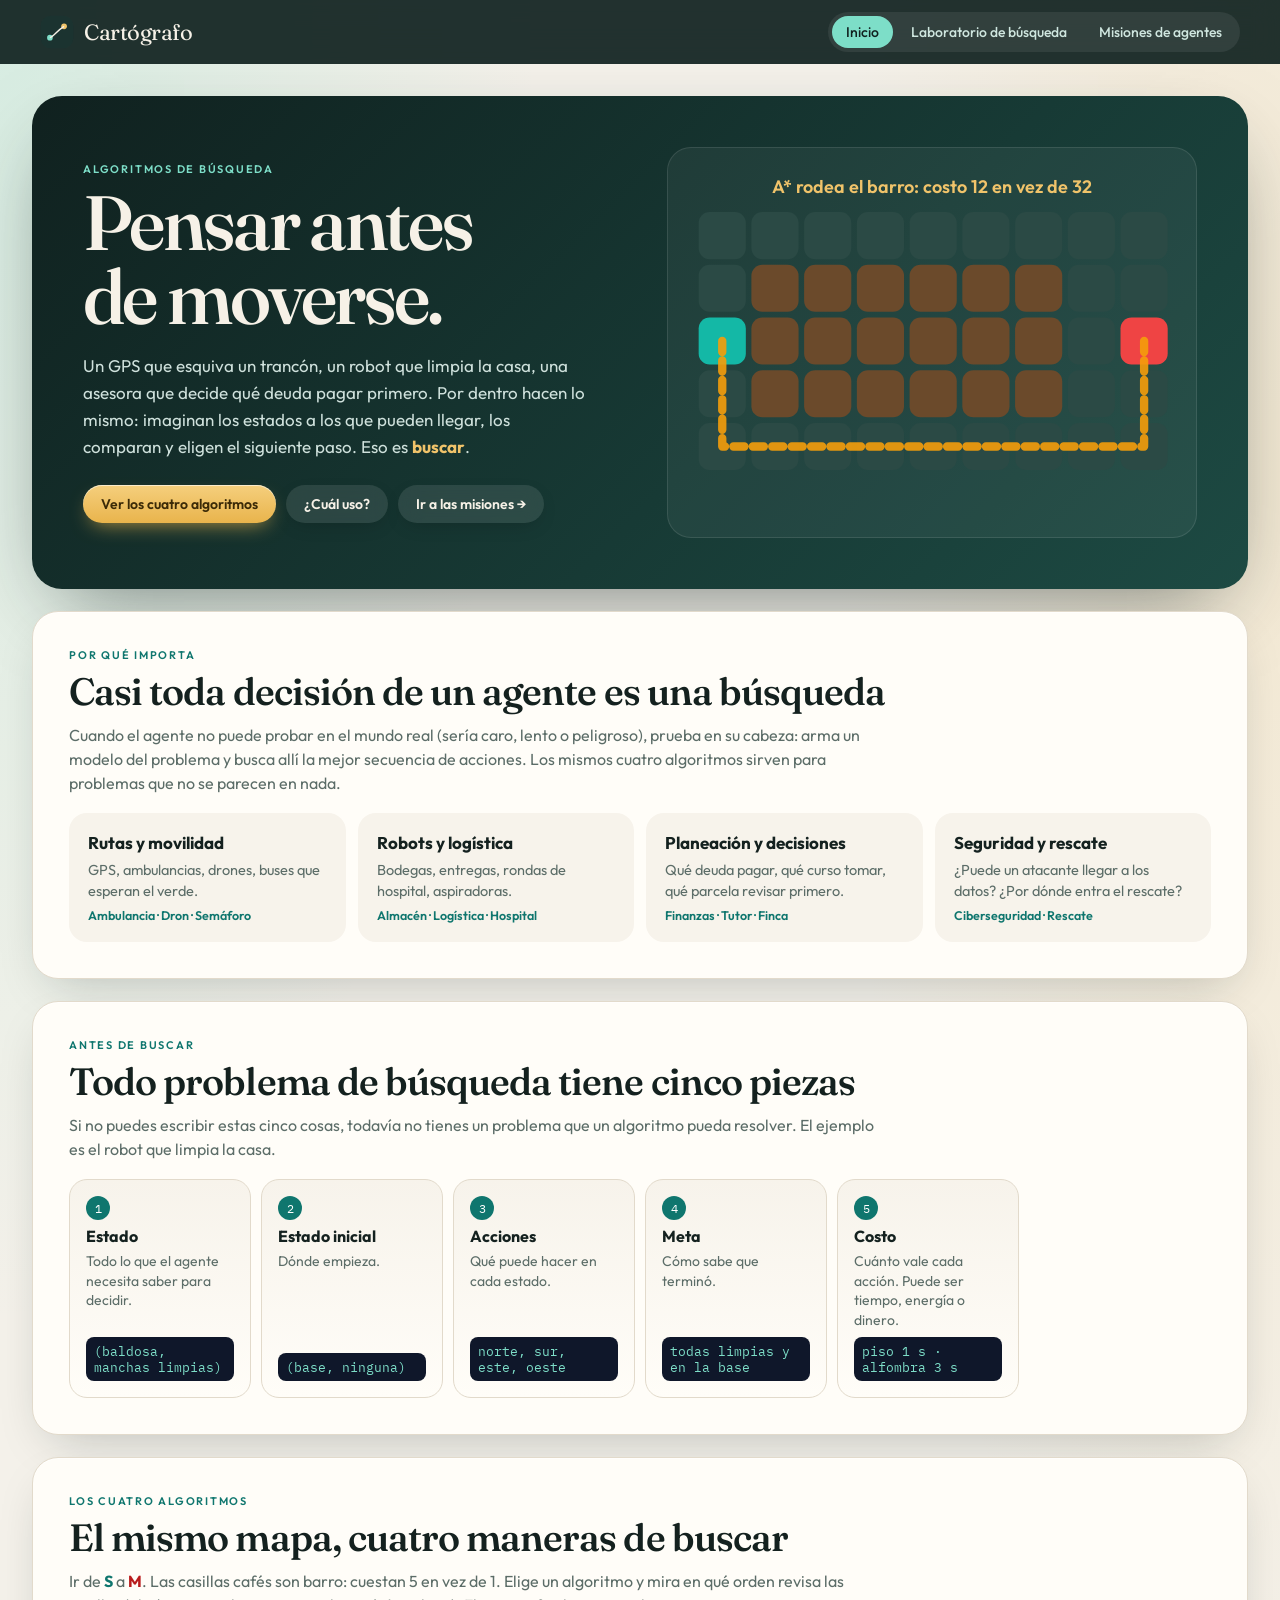
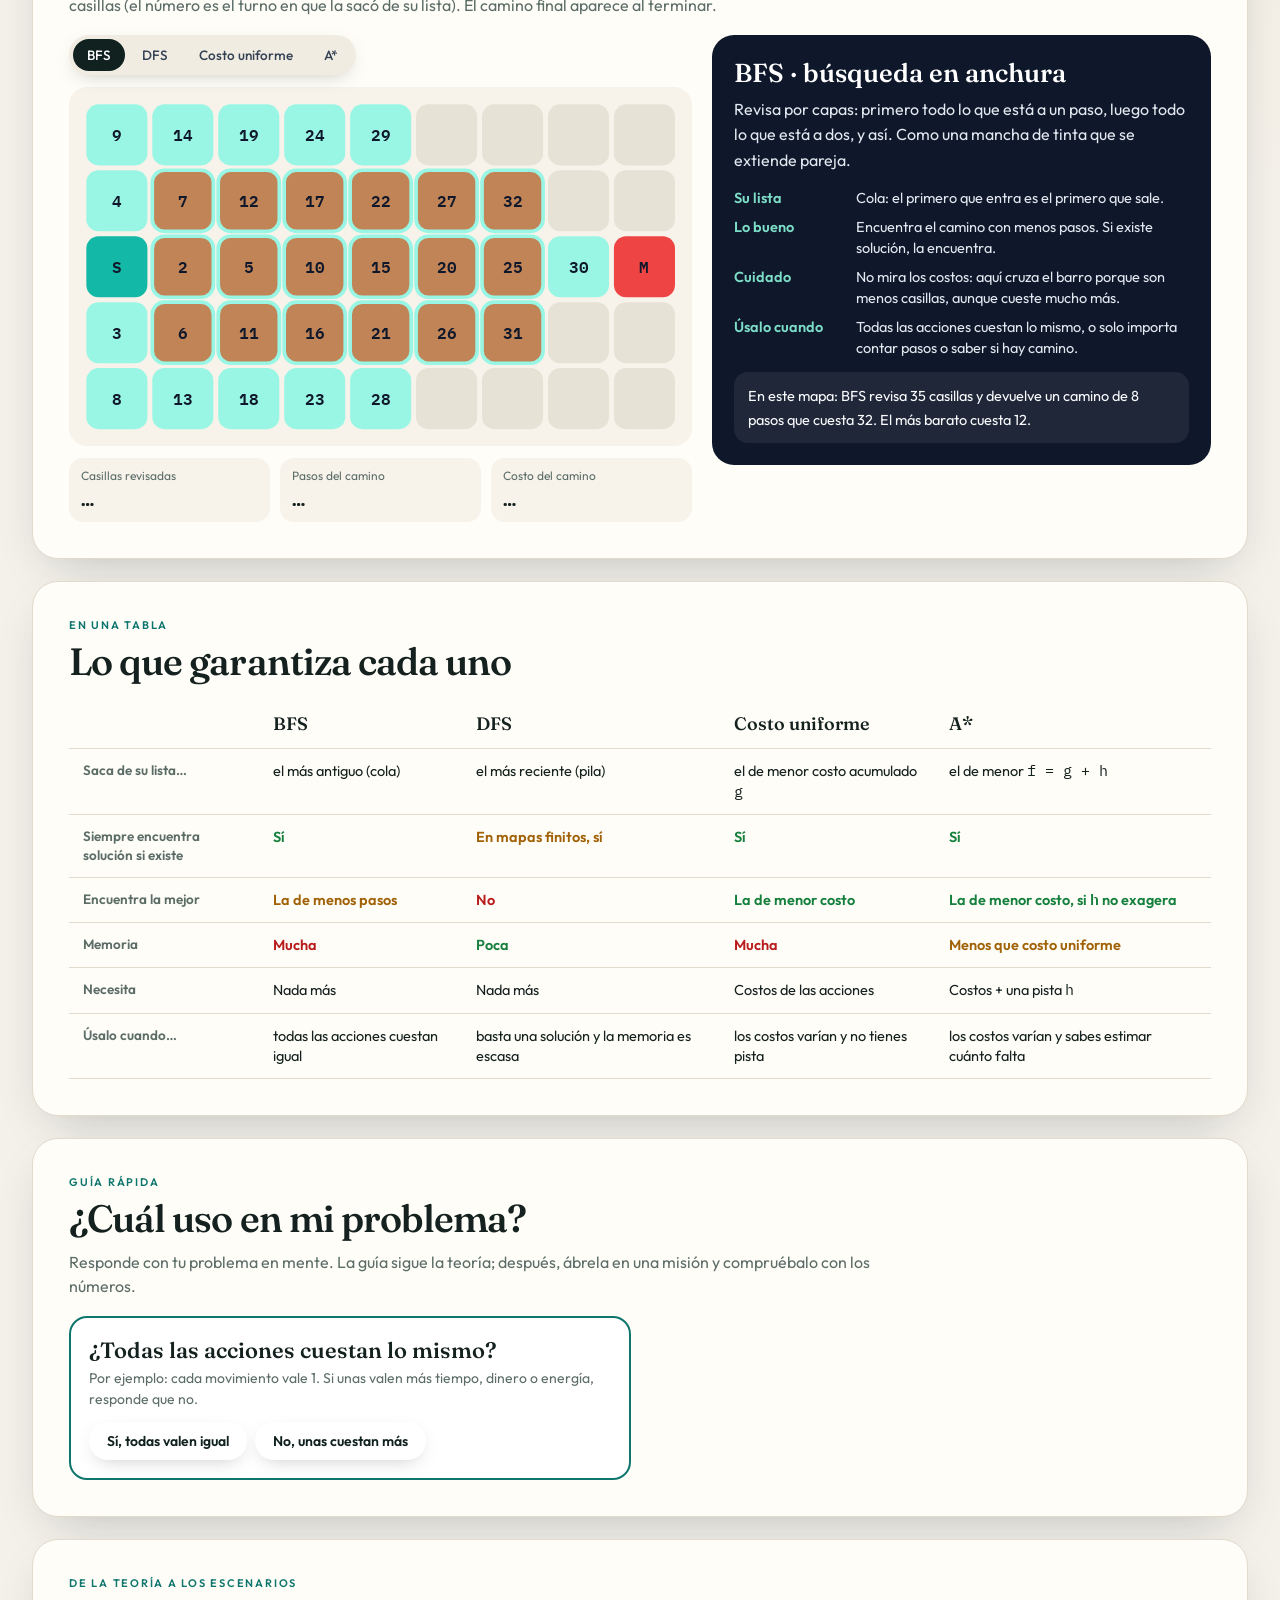
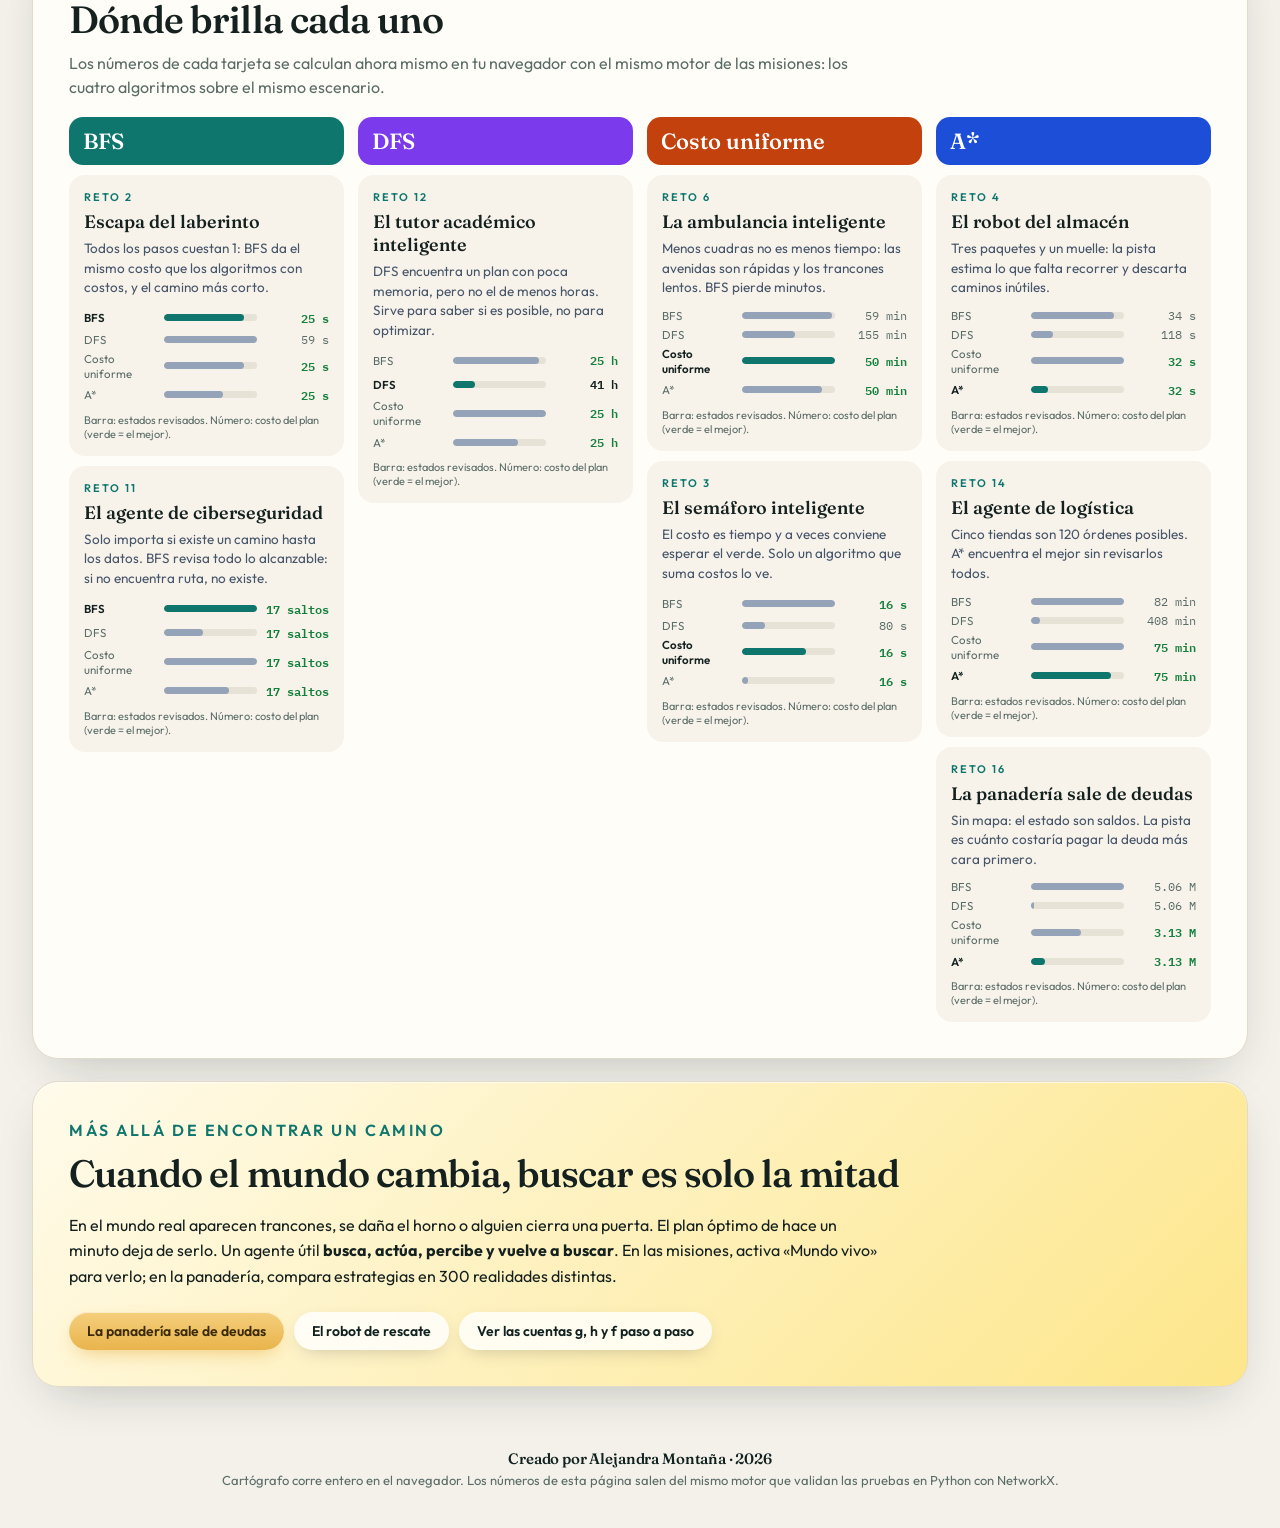
==== index.html @ 2557c03b "Sitio publicado desde cartografo-core acatherinebusinessintelligence/cartografo-core@33894c29d2d5154" ====
<!DOCTYPE html>
<html lang="es">
<head>
  <meta charset="UTF-8">
  <meta name="viewport" content="width=device-width, initial-scale=1">
  <title>Cartógrafo · por qué buscar</title>
  <meta name="description" content="Para qué sirven los algoritmos de búsqueda, qué hace cada uno (BFS, DFS, costo uniforme y A*) y cuál conviene en cada problema. Con ejemplos interactivos.">
  <link rel="icon" href="data:image/svg+xml,%3Csvg xmlns='http://www.w3.org/2000/svg' viewBox='0 0 32 32'%3E%3Crect fill='%2310211f' width='32' height='32' rx='8'/%3E%3Ccircle cx='8' cy='22' r='3' fill='%237ddec8'/%3E%3Ccircle cx='24' cy='10' r='3' fill='%23f0c36a'/%3E%3Cpath d='M8 22 L16 16 L24 10' stroke='%23f4f0e6' stroke-width='2' fill='none'/%3E%3C/svg%3E">
  <link rel="preconnect" href="https://fonts.googleapis.com">
  <link rel="preconnect" href="https://fonts.gstatic.com" crossorigin>
  <link href="https://fonts.googleapis.com/css2?family=Fraunces:opsz,wght@9..144,560;9..144,650&family=IBM+Plex+Mono:wght@500;600&family=Outfit:wght@400;500;600;700&display=swap" rel="stylesheet">
  <link rel="stylesheet" href="simulador/misiones.css?v=33894c29">
  <link rel="stylesheet" href="simulador/inicio.css?v=33894c29">
</head>
<body>
  <header class="top">
    <a class="marca" href="index.html">
      <svg viewBox="0 0 48 48" aria-hidden="true">
        <rect x="1" y="1" width="46" height="46" rx="14" fill="#1b3330"/>
        <circle cx="14" cy="32" r="4" fill="#7ddec8"/>
        <circle cx="34" cy="16" r="4" fill="#f0c36a"/>
        <path d="M14 32 C20 30 24 22 34 16" fill="none" stroke="#f6f1e7" stroke-width="2"/>
      </svg>
      <span>Cartógrafo</span>
    </a>
    <nav class="top-nav" aria-label="Secciones">
      <a href="index.html" class="activo" aria-current="page">Inicio</a>
      <a href="laboratorio.html">Laboratorio de búsqueda</a>
      <a href="misiones.html">Misiones de agentes</a>
    </nav>
  </header>

  <main class="inicio">
    <!-- ======== portada ======== -->
    <section class="portada">
      <div>
        <p class="eyebrow">Algoritmos de búsqueda</p>
        <h1>Pensar antes<br>de moverse.</h1>
        <p class="lede">Un GPS que esquiva un trancón, un robot que limpia la casa, una asesora que decide qué deuda pagar primero. Por dentro hacen lo mismo: imaginan los estados a los que pueden llegar, los comparan y eligen el siguiente paso. Eso es <b>buscar</b>.</p>
        <div class="cta">
          <a class="b-pri" href="#algoritmos">Ver los cuatro algoritmos</a>
          <a class="b-sec" href="#elegir">¿Cuál uso?</a>
          <a class="b-sec" href="misiones.html">Ir a las misiones →</a>
        </div>
      </div>
      <div class="portada-mapa" aria-hidden="true">
        <svg id="portadaSvg" viewBox="0 0 360 260"></svg>
      </div>
    </section>

    <!-- ======== por qué importa ======== -->
    <section class="bloque">
      <p class="eyebrow">Por qué importa</p>
      <h2>Casi toda decisión de un agente es una búsqueda</h2>
      <p class="sub ancho">Cuando el agente no puede probar en el mundo real (sería caro, lento o peligroso), prueba en su cabeza: arma un modelo del problema y busca allí la mejor secuencia de acciones. Los mismos cuatro algoritmos sirven para problemas que no se parecen en nada.</p>
      <div class="usos">
        <a class="uso" href="misiones.html#ambulancia"><b>Rutas y movilidad</b><span>GPS, ambulancias, drones, buses que esperan el verde.</span><em>Ambulancia · Dron · Semáforo</em></a>
        <a class="uso" href="misiones.html#almacen"><b>Robots y logística</b><span>Bodegas, entregas, rondas de hospital, aspiradoras.</span><em>Almacén · Logística · Hospital</em></a>
        <a class="uso" href="misiones.html#finanzas"><b>Planeación y decisiones</b><span>Qué deuda pagar, qué curso tomar, qué parcela revisar primero.</span><em>Finanzas · Tutor · Finca</em></a>
        <a class="uso" href="misiones.html#ciber"><b>Seguridad y rescate</b><span>¿Puede un atacante llegar a los datos? ¿Por dónde entra el rescate?</span><em>Ciberseguridad · Rescate</em></a>
      </div>
    </section>

    <!-- ======== las cinco piezas ======== -->
    <section class="bloque">
      <p class="eyebrow">Antes de buscar</p>
      <h2>Todo problema de búsqueda tiene cinco piezas</h2>
      <p class="sub ancho">Si no puedes escribir estas cinco cosas, todavía no tienes un problema que un algoritmo pueda resolver. El ejemplo es el robot que limpia la casa.</p>
      <ol class="piezas">
        <li><b>Estado</b><span>Todo lo que el agente necesita saber para decidir.</span><code>(baldosa, manchas limpias)</code></li>
        <li><b>Estado inicial</b><span>Dónde empieza.</span><code>(base, ninguna)</code></li>
        <li><b>Acciones</b><span>Qué puede hacer en cada estado.</span><code>norte, sur, este, oeste</code></li>
        <li><b>Meta</b><span>Cómo sabe que terminó.</span><code>todas limpias y en la base</code></li>
        <li><b>Costo</b><span>Cuánto vale cada acción. Puede ser tiempo, energía o dinero.</span><code>piso 1 s · alfombra 3 s</code></li>
      </ol>
    </section>

    <!-- ======== los cuatro algoritmos ======== -->
    <section class="bloque" id="algoritmos">
      <p class="eyebrow">Los cuatro algoritmos</p>
      <h2>El mismo mapa, cuatro maneras de buscar</h2>
      <p class="sub ancho">Ir de <b class="t-ini">S</b> a <b class="t-meta">M</b>. Las casillas cafés son barro: cuestan 5 en vez de 1. Elige un algoritmo y mira en qué orden revisa las casillas (el número es el turno en que la sacó de su lista). El camino final aparece al terminar.</p>
      <div class="demo">
        <div class="demo-lado">
          <div class="seg" id="demoAlgos" role="radiogroup" aria-label="Algoritmo">
            <button type="button" data-algo="bfs">BFS</button>
            <button type="button" data-algo="dfs">DFS</button>
            <button type="button" data-algo="ucs">Costo uniforme</button>
            <button type="button" data-algo="astar">A*</button>
          </div>
          <div class="demo-mapa"><svg id="demoSvg" role="img" aria-label="Mapa de ejemplo"></svg></div>
          <div class="demo-datos">
            <div><small>Casillas revisadas</small><strong id="dExp">—</strong></div>
            <div><small>Pasos del camino</small><strong id="dPasos">—</strong></div>
            <div><small>Costo del camino</small><strong id="dCosto">—</strong></div>
          </div>
        </div>
        <article class="ficha-algo" id="demoFicha"></article>
      </div>
    </section>

    <!-- ======== tabla ======== -->
    <section class="bloque">
      <p class="eyebrow">En una tabla</p>
      <h2>Lo que garantiza cada uno</h2>
      <div class="tabla-scroll">
        <table class="comparativa">
          <thead>
            <tr><th></th><th>BFS</th><th>DFS</th><th>Costo uniforme</th><th>A*</th></tr>
          </thead>
          <tbody>
            <tr><th>Saca de su lista…</th><td>el más antiguo (cola)</td><td>el más reciente (pila)</td><td>el de menor costo acumulado <code>g</code></td><td>el de menor <code>f = g + h</code></td></tr>
            <tr><th>Siempre encuentra solución si existe</th><td class="si">Sí</td><td class="medio">En mapas finitos, sí</td><td class="si">Sí</td><td class="si">Sí</td></tr>
            <tr><th>Encuentra la mejor</th><td class="medio">La de menos pasos</td><td class="no">No</td><td class="si">La de menor costo</td><td class="si">La de menor costo, si <code>h</code> no exagera</td></tr>
            <tr><th>Memoria</th><td class="no">Mucha</td><td class="si">Poca</td><td class="no">Mucha</td><td class="medio">Menos que costo uniforme</td></tr>
            <tr><th>Necesita</th><td>Nada más</td><td>Nada más</td><td>Costos de las acciones</td><td>Costos + una pista <code>h</code></td></tr>
            <tr><th>Úsalo cuando…</th><td>todas las acciones cuestan igual</td><td>basta una solución y la memoria es escasa</td><td>los costos varían y no tienes pista</td><td>los costos varían y sabes estimar cuánto falta</td></tr>
          </tbody>
        </table>
      </div>
    </section>

    <!-- ======== elegir ======== -->
    <section class="bloque" id="elegir">
      <p class="eyebrow">Guía rápida</p>
      <h2>¿Cuál uso en mi problema?</h2>
      <p class="sub ancho">Responde con tu problema en mente. La guía sigue la teoría; después, ábrela en una misión y compruébalo con los números.</p>
      <div class="guia">
        <div class="preguntas-guia" id="guia"></div>
        <article class="resultado-guia" id="guiaRes" hidden></article>
      </div>
    </section>

    <!-- ======== dónde brilla ======== -->
    <section class="bloque">
      <p class="eyebrow">De la teoría a los escenarios</p>
      <h2>Dónde brilla cada uno</h2>
      <p class="sub ancho">Los números de cada tarjeta se calculan ahora mismo en tu navegador con el mismo motor de las misiones: los cuatro algoritmos sobre el mismo escenario.</p>
      <div class="brilla" id="brilla"></div>
    </section>

    <!-- ======== más allá ======== -->
    <section class="bloque mas-alla">
      <div>
        <p class="eyebrow">Más allá de encontrar un camino</p>
        <h2>Cuando el mundo cambia, buscar es solo la mitad</h2>
        <p>En el mundo real aparecen trancones, se daña el horno o alguien cierra una puerta. El plan óptimo de hace un minuto deja de serlo. Un agente útil <b>busca, actúa, percibe y vuelve a buscar</b>. En las misiones, activa «Mundo vivo» para verlo; en la panadería, compara estrategias en 300 realidades distintas.</p>
        <div class="cta">
          <a class="b-pri" href="misiones.html#finanzas">La panadería sale de deudas</a>
          <a class="b-sec" href="misiones.html#rescate">El robot de rescate</a>
          <a class="b-sec" href="laboratorio.html">Ver las cuentas g, h y f paso a paso</a>
        </div>
      </div>
    </section>
  </main>

  <footer class="pie"><b class="credito">Creado por Alejandra Montaña · 2026</b><span>Cartógrafo corre entero en el navegador. Los números de esta página salen del mismo motor que validan las pruebas en Python con NetworkX.</span></footer>

  <script src="simulador/azar.js?v=33894c29"></script>
  <script src="simulador/nucleo.js?v=33894c29"></script>
  <script src="simulador/finanzas.js?v=33894c29"></script>
  <script src="escenarios/misiones.js?v=33894c29"></script>
  <script src="simulador/inicio.js?v=33894c29"></script>
</body>
</html>
---- simulador/misiones.css ----
:root {
  --ink: #14211f;
  --muted: #5c6d68;
  --paper: #f4f1ea;
  --card: #fffdf8;
  --line: #e2dacb;
  --teal: #0f766e;
  --deep: #10211f;
  --mint: #7ddec8;
  --gold: #f0c36a;
  --coral: #c2410c;
  --good: #15803d;
  --bad: #b91c1c;
  --mono: "IBM Plex Mono", Consolas, monospace;
  --sans: Outfit, "Segoe UI", sans-serif;
  --serif: Fraunces, Georgia, serif;
  --r: 22px;
  --sombra: 0 1px 0 rgba(255,255,255,.7) inset, 0 18px 50px -20px rgba(16,33,31,.28);
}

* { box-sizing: border-box; }
[hidden] { display: none !important; }
html { scroll-behavior: smooth; }
body {
  margin: 0;
  font-family: var(--sans);
  color: var(--ink);
  background:
    radial-gradient(60% 40% at 0% 0%, rgba(125,222,200,.25), transparent 70%),
    radial-gradient(50% 40% at 100% 10%, rgba(240,195,106,.18), transparent 70%),
    var(--paper);
  min-height: 100vh;
}
button { font: inherit; cursor: pointer; }
button:disabled { opacity: .45; cursor: not-allowed; }
:focus-visible { outline: 3px solid var(--gold); outline-offset: 2px; }
code { font-family: var(--mono); }

/* ---------- barra superior ---------- */
.top {
  position: sticky; top: 0; z-index: 20;
  display: flex; align-items: center; justify-content: space-between; gap: 16px;
  padding: 12px clamp(16px, 4vw, 40px);
  background: rgba(16,33,31,.92);
  backdrop-filter: blur(12px);
  color: #f6f1e7;
}
.marca { display: flex; align-items: center; gap: 10px; color: inherit; text-decoration: none; font-family: var(--serif); font-size: 22px; letter-spacing: -.02em; }
.marca svg { width: 34px; height: 34px; }
.top-nav { display: flex; gap: 4px; background: rgba(255,255,255,.07); padding: 4px; border-radius: 999px; }
.top-nav a { color: #cfe6df; text-decoration: none; padding: 7px 14px; border-radius: 999px; font-size: 14px; font-weight: 500; }
.top-nav a:hover { color: #fff; background: rgba(255,255,255,.08); }
.top-nav a.activo { background: var(--mint); color: var(--deep); }

main { max-width: 1480px; margin: 0 auto; padding: clamp(16px, 3vw, 32px); }
.eyebrow { margin: 0; font-size: 11px; letter-spacing: .16em; text-transform: uppercase; color: var(--teal); font-weight: 600; }
.sub { color: var(--muted); margin: 4px 0 0; font-size: 14px; line-height: 1.5; }

/* ---------- hub ---------- */
.hero {
  display: grid; grid-template-columns: minmax(0, 1fr) minmax(0, 1.15fr); gap: 24px; align-items: center;
  background: linear-gradient(135deg, #10211f 0%, #173a35 60%, #1d4a43 100%);
  color: #f6f1e7; border-radius: 30px; padding: clamp(24px, 4vw, 48px);
  position: relative; overflow: hidden;
  box-shadow: 0 30px 80px -30px rgba(16,33,31,.6);
}
.hero::after {
  content: ""; position: absolute; inset: 0; pointer-events: none;
  background-image: linear-gradient(rgba(255,255,255,.04) 1px, transparent 1px), linear-gradient(90deg, rgba(255,255,255,.04) 1px, transparent 1px);
  background-size: 32px 32px;
  mask-image: radial-gradient(80% 80% at 20% 40%, #000 30%, transparent 80%);
}
.hero .eyebrow { color: var(--mint); }
.hero h1 { font-family: var(--serif); font-weight: 560; font-size: clamp(38px, 5.4vw, 72px); line-height: .98; letter-spacing: -.035em; margin: 10px 0 16px; }
.lede { font-size: 17px; line-height: 1.6; color: #cfe1dc; max-width: 46ch; margin: 0 0 24px; }
.capas { display: flex; align-items: stretch; gap: 8px; flex-wrap: wrap; position: relative; z-index: 1; }
.capas div { background: rgba(255,255,255,.07); border: 1px solid rgba(255,255,255,.12); border-radius: 14px; padding: 10px 14px; }
.capas b { display: block; font-size: 15px; }
.capas span { font-size: 12px; color: #a9c9c1; }
.capas i { align-self: center; font-style: normal; color: var(--gold); }
.hero-escena { position: relative; z-index: 1; }
.hero-escena canvas { width: 100%; height: auto; display: block; filter: drop-shadow(0 30px 40px rgba(0,0,0,.35)); }

.seccion { font-family: var(--serif); font-weight: 560; font-size: 30px; letter-spacing: -.02em; margin: 44px 0 6px; }
.hub-grid { display: grid; grid-template-columns: repeat(auto-fill, minmax(290px, 1fr)); gap: 18px; margin-top: 16px; }
.m-card {
  display: flex; flex-direction: column; text-decoration: none; color: inherit;
  background: var(--card); border-radius: var(--r); overflow: hidden;
  box-shadow: var(--sombra); border: 1px solid var(--line);
  transition: transform .25s ease, box-shadow .25s ease;
}
.m-card:hover { transform: translateY(-4px); box-shadow: 0 30px 60px -24px rgba(16,33,31,.42); }
.m-vis { aspect-ratio: 16 / 11; display: flex; align-items: center; justify-content: center; padding: 12px; overflow: hidden; }
.m-vis canvas { width: 100%; height: 100%; object-fit: contain; filter: drop-shadow(0 14px 18px rgba(0,0,0,.22)); transition: transform .4s ease; }
.m-card:hover .m-vis canvas { transform: scale(1.04); }
.m-body { padding: 16px 18px 18px; display: flex; flex-direction: column; gap: 6px; flex: 1; }
.m-body h3 { margin: 0; font-family: var(--serif); font-weight: 560; font-size: 23px; letter-spacing: -.02em; }
.m-concepto { margin: 0; color: var(--muted); }
.m-tags { display: flex; flex-wrap: wrap; gap: 6px; margin: 6px 0 4px; }
.m-tags span { font-size: 12px; background: #f1ece2; border-radius: 999px; padding: 3px 10px; color: #4b5b57; }
.m-entrar { margin-top: auto; font-weight: 600; color: var(--teal); }

.proximas { display: grid; grid-template-columns: repeat(auto-fill, minmax(240px, 1fr)); gap: 10px; margin-top: 14px; }
.prox { display: flex; gap: 12px; align-items: center; padding: 12px 14px; border-radius: 16px; background: rgba(255,255,255,.6); border: 1px dashed #cfc5b2; text-decoration: none; color: inherit; transition: background .2s; }
.prox:hover { background: #fff; border-style: solid; }
.prox b { font-family: var(--mono); font-size: 13px; color: var(--teal); background: #e3f3ef; border-radius: 10px; padding: 6px 8px; }
.prox strong { display: block; font-size: 15px; }
.prox span { font-size: 13px; color: var(--muted); }

/* ---------- vista de misión ---------- */
.v-head { display: flex; align-items: center; gap: 16px; margin-bottom: 18px; flex-wrap: wrap; }
.v-head h1 { margin: 2px 0 0; font-family: var(--serif); font-weight: 560; font-size: clamp(28px, 3.4vw, 42px); letter-spacing: -.03em; }
.volver { width: 44px; height: 44px; border-radius: 50%; border: 1px solid var(--line); background: var(--card); font-size: 20px; box-shadow: var(--sombra); }
.volver:hover { background: #fff; }
.v-chips { margin-left: auto; display: flex; gap: 8px; flex-wrap: wrap; }
.chip { background: var(--deep); color: var(--mint); border-radius: 999px; padding: 6px 14px; font-size: 13px; font-weight: 500; }
.chip.suave { background: #ebe5d8; color: #4b5b57; }

.v-grid { display: grid; grid-template-columns: minmax(0, 1fr) 390px; gap: 20px; align-items: start; }
.v-main { display: flex; flex-direction: column; gap: 14px; min-width: 0; }

.stage {
  --f0: #d4ece8; --f1: #9ccac3;
  position: relative; border-radius: 28px; overflow: hidden;
  background: radial-gradient(110% 80% at 50% 0%, var(--f0), var(--f1));
  box-shadow: 0 30px 70px -30px rgba(16,33,31,.5), 0 0 0 1px rgba(0,0,0,.04) inset;
  padding: 70px 18px 84px;
  min-height: 420px;
}
.stage::before {
  content: ""; position: absolute; inset: 0; pointer-events: none;
  background: radial-gradient(60% 50% at 50% 55%, rgba(255,255,255,.35), transparent 70%);
}
.stage[data-noche="true"]::before { background: radial-gradient(60% 50% at 50% 55%, rgba(56,189,248,.12), transparent 70%); }
#lienzo { position: relative; display: block; width: 100%; max-height: 66vh; height: auto; margin: 0 auto; object-fit: contain; }
#lienzo.editando { cursor: crosshair; }

.stage-top { position: absolute; left: 14px; right: 14px; top: 14px; display: flex; gap: 10px; justify-content: space-between; align-items: flex-start; flex-wrap: wrap; z-index: 2; }
.seg { display: inline-flex; gap: 3px; padding: 4px; border-radius: 999px; background: rgba(255,255,255,.72); backdrop-filter: blur(10px); box-shadow: 0 6px 20px -8px rgba(0,0,0,.25); }
.seg button { border: 0; background: transparent; padding: 7px 14px; border-radius: 999px; color: #334155; font-size: 13.5px; font-weight: 500; white-space: nowrap; }
.seg button:hover { background: rgba(255,255,255,.8); }
.seg button.on { background: var(--deep); color: #fff; }
.params { display: flex; gap: 8px; flex-wrap: wrap; justify-content: flex-end; }
.switch, .param-op {
  display: inline-flex; align-items: center; gap: 8px; border: 0;
  background: rgba(255,255,255,.72); backdrop-filter: blur(10px);
  padding: 6px 12px 6px 6px; border-radius: 999px; font-size: 13.5px; color: #334155; font-weight: 500;
  box-shadow: 0 6px 20px -8px rgba(0,0,0,.25);
}
.param-op { padding: 4px 4px 4px 14px; }
.switch i { width: 34px; height: 20px; border-radius: 999px; background: #cbd5e1; position: relative; transition: background .2s; }
.switch i::after { content: ""; position: absolute; top: 2px; left: 2px; width: 16px; height: 16px; border-radius: 50%; background: #fff; transition: transform .2s; box-shadow: 0 1px 3px rgba(0,0,0,.3); }
.switch[aria-checked="true"] i { background: var(--teal); }
.switch[aria-checked="true"] i::after { transform: translateX(14px); }
.mini-seg { display: inline-flex; gap: 2px; background: rgba(15,23,42,.08); padding: 2px; border-radius: 999px; }
.mini-seg button { border: 0; background: transparent; width: 30px; height: 26px; border-radius: 999px; font-family: var(--mono); font-size: 13px; }
.mini-seg button.on { background: var(--deep); color: #fff; }

.stage-bar { position: absolute; left: 14px; right: 14px; bottom: 14px; display: flex; gap: 10px; align-items: center; flex-wrap: wrap; z-index: 2; }
.acciones { display: flex; gap: 8px; }
.b-pri, .b-sec, .b-ico, .b-peligro { border: 0; border-radius: 999px; padding: 10px 18px; font-weight: 600; font-size: 14px; transition: transform .1s, background .2s; }
.b-pri { background: linear-gradient(180deg, #f5cf7d, #e9b44c); color: #3b2a07; box-shadow: 0 8px 20px -8px rgba(233,180,76,.8), 0 1px 0 rgba(255,255,255,.6) inset; min-width: 150px; }
.b-pri:hover:not(:disabled) { transform: translateY(-1px); }
.b-sec { background: rgba(255,255,255,.8); color: var(--deep); backdrop-filter: blur(10px); box-shadow: 0 6px 20px -8px rgba(0,0,0,.25); }
.b-sec:hover { background: #fff; }
.b-ico { width: 42px; height: 42px; padding: 0; background: rgba(255,255,255,.8); font-size: 20px; color: var(--deep); }
.b-peligro { background: #fde8e8; color: var(--bad); }
.vel { margin-left: auto; display: flex; align-items: center; gap: 8px; background: rgba(255,255,255,.72); backdrop-filter: blur(10px); padding: 8px 14px; border-radius: 999px; font-size: 13px; color: #334155; }
.vel input { width: 90px; accent-color: var(--teal); }

.stage[data-noche="true"] .seg, .stage[data-noche="true"] .switch, .stage[data-noche="true"] .param-op,
.stage[data-noche="true"] .vel, .stage[data-noche="true"] .b-sec, .stage[data-noche="true"] .b-ico {
  background: rgba(15,23,42,.62); color: #e2e8f0;
}
.stage[data-noche="true"] .seg button { color: #cbd5e1; }
.stage[data-noche="true"] .seg button:hover { background: rgba(255,255,255,.08); }
.stage[data-noche="true"] .seg button.on { background: var(--mint); color: var(--deep); }

.tip {
  position: absolute; z-index: 5; pointer-events: none; max-width: 260px;
  background: rgba(15,23,42,.92); color: #f1f5f9; border-radius: 12px; padding: 8px 11px;
  font-size: 12.5px; line-height: 1.45; box-shadow: 0 10px 30px rgba(0,0,0,.3);
}
.tip span { display: block; }
.tip em { display: block; font-style: normal; color: var(--mint); margin-top: 3px; font-weight: 600; }
.tip em.no { color: #fca5a5; }

.aviso {
  position: absolute; left: 50%; top: 66px; transform: translateX(-50%); z-index: 4;
  background: var(--deep); color: #f6f1e7; padding: 9px 18px; border-radius: 999px; font-size: 14px;
  box-shadow: 0 12px 30px -10px rgba(0,0,0,.5); animation: entra .25s ease; max-width: 90%; text-align: center;
}
.aviso.sale { opacity: 0; transition: opacity .3s; }
@keyframes entra { from { opacity: 0; transform: translate(-50%, -6px); } }

.final {
  position: absolute; z-index: 6; left: 50%; top: 50%; transform: translate(-50%, -50%);
  background: rgba(255,253,248,.96); backdrop-filter: blur(10px); border-radius: 24px; padding: 24px 28px; text-align: center;
  box-shadow: 0 30px 80px -20px rgba(0,0,0,.5); min-width: 300px; animation: pop .35s cubic-bezier(.2,1.4,.4,1);
}
.final h3 { font-family: var(--serif); font-weight: 560; font-size: 34px; margin: 6px 0; letter-spacing: -.02em; }
.final p { margin: 0 0 14px; color: var(--muted); }
.final .fila-btn { justify-content: center; }
@keyframes pop { from { opacity: 0; transform: translate(-50%, -50%) scale(.9); } }

.kpis { display: grid; grid-template-columns: repeat(5, minmax(0, 1fr)); gap: 10px; }
.kpi { background: var(--card); border: 1px solid var(--line); border-radius: 18px; padding: 12px 14px; box-shadow: var(--sombra); }
.kpi small { display: block; font-size: 12px; color: var(--muted); }
.kpi strong { font-family: var(--mono); font-size: 21px; font-weight: 600; letter-spacing: -.02em; }

.card { background: var(--card); border: 1px solid var(--line); border-radius: var(--r); padding: 18px 20px; box-shadow: var(--sombra); }
.card h3, .v-panel h3 { margin: 0; font-size: 15px; font-weight: 600; }
.mem-top { display: flex; justify-content: space-between; gap: 14px; flex-wrap: wrap; }
.mem-top .sub { max-width: 70ch; }
.toggles { display: flex; gap: 14px; font-size: 13.5px; color: var(--muted); align-items: flex-start; }
.toggles input { accent-color: var(--teal); }
.capas-mem { display: grid; grid-template-columns: repeat(auto-fill, minmax(220px, 1fr)); gap: 6px 18px; margin-top: 12px; }
.capa { display: grid; grid-template-columns: 92px 1fr 44px; gap: 8px; align-items: center; font-size: 13px; }
.capa code { font-size: 12px; color: #334155; white-space: nowrap; overflow: hidden; text-overflow: ellipsis; }
.capa b { font-family: var(--mono); font-weight: 600; text-align: right; font-size: 12.5px; }
.pista { display: block; height: 8px; background: #efe9dd; border-radius: 99px; overflow: hidden; }
.pista i { display: block; height: 100%; background: linear-gradient(90deg, var(--teal), var(--mint)); border-radius: 99px; }

/* ---------- panel lateral ---------- */
.v-panel { background: var(--card); border: 1px solid var(--line); border-radius: var(--r); box-shadow: var(--sombra); position: sticky; top: 80px; max-height: calc(100vh - 100px); display: flex; flex-direction: column; overflow: hidden; }
.tabs { display: flex; gap: 2px; padding: 6px; background: #f1ece2; border-bottom: 1px solid var(--line); }
.tabs button { flex: 1; border: 0; background: transparent; padding: 9px 6px; border-radius: 12px; font-size: 13px; font-weight: 500; color: var(--muted); }
.tabs button[aria-selected="true"] { background: var(--card); color: var(--deep); box-shadow: 0 2px 8px rgba(0,0,0,.08); }
.tab { padding: 18px 20px 22px; overflow-y: auto; display: flex; flex-direction: column; gap: 12px; }
.historia { margin: 0; font-size: 15px; line-height: 1.65; }
.objetivo { background: linear-gradient(135deg, #10211f, #1c4741); color: #f6f1e7; border-radius: 16px; padding: 12px 14px; }
.objetivo small { color: var(--mint); text-transform: uppercase; letter-spacing: .14em; font-size: 10.5px; font-weight: 600; }
.objetivo p { margin: 4px 0 0; font-size: 15px; line-height: 1.45; }
.peas { display: grid; grid-template-columns: 104px 1fr; gap: 8px 12px; margin: 0; font-size: 14px; line-height: 1.45; }
.peas dt { color: var(--teal); font-weight: 600; }
.peas dd { margin: 0; }
.costos { width: 100%; border-collapse: collapse; font-size: 13.5px; }
.costos td { padding: 6px 0; border-bottom: 1px solid #efe9dd; }
.costos td.num { text-align: right; font-family: var(--mono); font-size: 13px; }
.costos td.subio { color: var(--coral); font-weight: 600; }
.costos tr.bloq td { color: var(--muted); }
.preguntas { margin: 0; padding-left: 20px; display: flex; flex-direction: column; gap: 8px; font-size: 14px; line-height: 1.45; }
.preguntas li::marker { color: var(--teal); font-weight: 700; }

.tupla { background: #0f172a; color: #e2e8f0; border-radius: 16px; padding: 14px 16px; }
.tupla small { color: #94a3b8; font-size: 11px; text-transform: uppercase; letter-spacing: .14em; }
.tupla code { display: block; margin-top: 4px; font-size: 15.5px; color: var(--mint); word-break: break-word; }
.ciclo { list-style: none; margin: 0; padding: 0; display: flex; flex-direction: column; gap: 6px; counter-reset: c; }
.ciclo li { position: relative; display: grid; grid-template-columns: 82px 1fr; gap: 8px; padding: 10px 12px 10px 14px; background: #f7f3eb; border-radius: 14px; font-size: 13.5px; line-height: 1.45; }
.ciclo li::before { content: ""; position: absolute; left: 0; top: 10px; bottom: 10px; width: 3px; border-radius: 3px; background: var(--teal); opacity: .4; }
.ciclo b { color: var(--deep); }
.log { margin: 0; padding: 0; list-style: none; display: flex; flex-direction: column; gap: 6px; font-size: 13.5px; line-height: 1.45; }
.log li { padding: 8px 10px; border-radius: 12px; background: #f7f3eb; border-left: 3px solid #cbd5e1; animation: aparece .3s ease; }
.log li.bueno { border-left-color: var(--good); background: #eef8f1; }
.log li.malo { border-left-color: var(--bad); background: #fdf0ee; }
@keyframes aparece { from { opacity: 0; transform: translateY(-4px); } }

.cmp { border: 1px solid var(--line); border-radius: 16px; padding: 12px 14px; display: flex; flex-direction: column; gap: 6px; margin-bottom: 8px; }
.cmp.actual { border-color: var(--teal); box-shadow: 0 0 0 2px rgba(15,118,110,.15); }
.cmp-cab { display: flex; justify-content: space-between; align-items: center; }
.tag-ok { background: #dcfce7; color: var(--good); font-size: 12px; font-weight: 600; padding: 2px 10px; border-radius: 99px; }
.tag-mal { background: #fee2e2; color: var(--bad); font-size: 12px; font-weight: 600; padding: 2px 10px; border-radius: 99px; font-family: var(--mono); }
.cmp-l { display: grid; grid-template-columns: 58px 1fr 76px; gap: 8px; align-items: center; font-size: 12.5px; }
.cmp-l small { color: var(--muted); }
.cmp-l code { text-align: right; font-size: 12.5px; }
.pista.costo i { background: linear-gradient(90deg, #ea580c, #f59e0b); }
.cmp-pie { margin: 0; font-size: 12px; color: var(--muted); font-family: var(--mono); }
.lectura { margin: 0; font-size: 14.5px; line-height: 1.6; background: #f7f3eb; border-radius: 14px; padding: 12px 14px; }
.fila-btn { display: flex; gap: 8px; flex-wrap: wrap; }
.bitacora { display: flex; flex-direction: column; gap: 8px; }
.b-item { border: 1px solid var(--line); border-radius: 14px; padding: 10px 12px; font-size: 13.5px; }
.b-item p { margin: 4px 0 0; }
.b-cab { display: flex; justify-content: space-between; gap: 8px; }
.b-cab time { color: var(--muted); font-size: 12px; font-family: var(--mono); }

.pie { text-align: center; color: var(--muted); font-size: 13px; padding: 30px 16px 40px; }

@media (max-width: 1180px) {
  .v-grid { grid-template-columns: 1fr; }
  .v-panel { position: static; max-height: none; }
  .hero { grid-template-columns: 1fr; }
}
@media (max-width: 720px) {
  .kpis { grid-template-columns: repeat(2, 1fr); }
  .stage { padding: 112px 8px 150px; }
  .vel { margin-left: 0; }
  .top-nav a { padding: 6px 10px; font-size: 13px; }
  .marca span { display: none; }
}
@media (prefers-reduced-motion: reduce) {
  *, *::before, *::after { animation: none !important; transition: none !important; }
}

/* ---------- relato: HUD, subtítulo y capítulo ---------- */
.hud {
  position: absolute; z-index: 3; left: 14px; top: 64px;
  display: flex; gap: 8px; align-items: stretch; flex-wrap: wrap;
}
.hud > span {
  background: rgba(15,23,42,.78); color: #f8fafc; backdrop-filter: blur(8px);
  border-radius: 14px; padding: 7px 12px; font-size: 13px; display: flex; flex-direction: column; justify-content: center;
  box-shadow: 0 8px 20px -10px rgba(0,0,0,.5);
}
.hud-hora { font-family: var(--mono); font-size: 18px !important; font-weight: 600; letter-spacing: .02em; }
.hud-med small { font-size: 10.5px; text-transform: uppercase; letter-spacing: .12em; color: #94a3b8; }
.hud-med b { font-family: var(--mono); font-size: 15px; font-weight: 600; }
.hud-med i { display: block; width: 110px; height: 5px; border-radius: 9px; background: rgba(255,255,255,.15); margin-top: 4px; overflow: hidden; }
.hud-med em { display: block; height: 100%; background: linear-gradient(90deg, #22c55e, #86efac); border-radius: 9px; transition: width .4s; }
.hud-med em.bajo { background: linear-gradient(90deg, #ef4444, #f97316); }
.hud-fase { font-family: var(--mono); }

.subtitulo {
  position: absolute; z-index: 4; left: 50%; bottom: 78px; transform: translateX(-50%);
  width: min(720px, 86%); text-align: center;
  background: rgba(10,15,25,.82); color: #f8fafc; backdrop-filter: blur(8px);
  border-radius: 16px; padding: 12px 20px; font-size: 16px; line-height: 1.5;
  font-family: var(--serif); font-weight: 560; letter-spacing: -.005em;
  box-shadow: 0 16px 40px -14px rgba(0,0,0,.6);
}
.subtitulo.entra span { animation: escribe .5s ease both; }
@keyframes escribe { from { opacity: 0; filter: blur(4px); transform: translateY(4px); } }

.capitulo {
  position: absolute; inset: 0; z-index: 8; display: grid; place-items: center;
  background: radial-gradient(80% 70% at 50% 50%, rgba(10,15,25,.55), rgba(10,15,25,.82));
  backdrop-filter: blur(3px); padding: 20px;
}
.cap-card {
  max-width: 620px; background: #fffdf8; border-radius: 26px; padding: 30px 32px;
  box-shadow: 0 40px 100px -30px rgba(0,0,0,.7); animation: pop2 .45s cubic-bezier(.2,1.3,.4,1);
}
@keyframes pop2 { from { opacity: 0; transform: translateY(12px) scale(.97); } }
.cap-card h2 { font-family: var(--serif); font-weight: 560; font-size: clamp(28px, 3.4vw, 40px); letter-spacing: -.03em; margin: 6px 0 4px; }
.cap-hora { margin: 0 0 12px; font-family: var(--mono); color: var(--teal); font-weight: 600; }
.cap-historia { font-size: 16.5px; line-height: 1.7; margin: 0 0 16px; color: #334155; }
.cap-agente { display: flex; flex-direction: column; gap: 2px; background: #f1ece2; border-radius: 14px; padding: 12px 14px; margin-bottom: 18px; }
.cap-agente b { color: var(--deep); }
.cap-agente span { color: var(--muted); font-size: 14.5px; }

.log li.relato { border-left-color: var(--gold); background: #fff8e6; font-family: var(--serif); font-weight: 560; }
.final.malo h3 { color: var(--bad); }

.m-vis { position: relative; }
.m-num {
  position: absolute; left: 12px; top: 12px; z-index: 1;
  font-family: var(--mono); font-weight: 600; font-size: 13px;
  background: rgba(255,255,255,.85); color: var(--deep); border-radius: 10px; padding: 4px 8px;
}
.hub-grid { grid-template-columns: repeat(auto-fill, minmax(250px, 1fr)); }
@media (max-width: 720px) { .hud { top: 112px; } .subtitulo { bottom: 150px; font-size: 14px; } }

/* ---------- mundo vivo ---------- */
.switch.vivo[aria-checked="true"] { background: #fef3c7; color: #92400e; }
.switch.vivo[aria-checked="true"] i { background: #f59e0b; }
.switch.semilla { padding: 6px 12px; font-family: var(--mono); font-size: 12.5px; }
.vivo-cmp { margin-top: 10px; display: flex; flex-direction: column; gap: 10px; border-top: 1px solid var(--line); padding-top: 14px; }
table.realidades th { font-size: 11.5px; color: var(--muted); font-weight: 600; text-align: right; padding: 4px 0; }
table.realidades th:first-child { text-align: left; }
table.realidades tr.actual td { color: var(--teal); font-weight: 600; }
.m-tags span.nuevo { background: #fef3c7; color: #92400e; }

/* ---------- misión financiera ---------- */
.fin-stage { --f0: #fffbeb; --f1: #fde68a; padding: 64px 18px 84px; }
.cuentas { position: relative; z-index: 1; display: grid; grid-template-columns: repeat(4, minmax(0, 1fr)); gap: 10px; margin-bottom: 12px; }
.cuenta { background: rgba(255,255,255,.88); border-radius: 18px; padding: 12px 14px; border-top: 4px solid var(--c); box-shadow: 0 10px 24px -14px rgba(0,0,0,.35); }
.cuenta-top { display: flex; justify-content: space-between; gap: 6px; font-size: 12.5px; color: #475569; }
.cuenta-top small { font-family: var(--mono); font-size: 11px; color: var(--c); font-weight: 600; white-space: nowrap; }
.cuenta strong { display: flex; align-items: baseline; gap: 8px; font-family: var(--mono); font-size: 26px; margin: 4px 0 6px; }
.cuenta strong em { font-style: normal; font-size: 12px; padding: 2px 7px; border-radius: 99px; animation: aparece .4s ease; }
.cuenta strong em.bien { background: #dcfce7; color: #15803d; }
.cuenta strong em.mal { background: #fee2e2; color: #b91c1c; }
.cuenta > i { display: block; height: 6px; border-radius: 9px; background: #f1f5f9; overflow: hidden; }
.cuenta > i b { display: block; height: 100%; background: var(--c); border-radius: 9px; transition: width .5s ease; }
.grafica { position: relative; z-index: 1; display: block; width: 100%; height: 260px; background: rgba(255,255,255,.7); border-radius: 18px; }
.decision { position: relative; z-index: 1; margin-top: 12px; background: #0f172a; color: #f8fafc; border-radius: 18px; padding: 14px 16px; }
.decision .eyebrow { color: var(--mint); }
.decision h3 { font-family: var(--serif); font-weight: 560; margin: 6px 0 0; font-size: 22px; }
.reparto { display: flex; flex-wrap: wrap; gap: 8px; margin: 8px 0; }
.reparto span { background: color-mix(in srgb, var(--c) 22%, transparent); border: 1px solid var(--c); color: #fff; padding: 6px 12px; border-radius: 99px; font-weight: 600; font-size: 14px; }
.por-que { margin: 6px 0; color: #cbd5e1; font-size: 13.5px; line-height: 1.5; }
.alternativas { margin: 4px 0 0; padding: 0; list-style: none; display: grid; gap: 4px; }
.alternativas li { display: flex; justify-content: space-between; gap: 10px; font-size: 13px; padding: 6px 10px; border-radius: 10px; background: rgba(255,255,255,.05); color: #cbd5e1; }
.alternativas li b { font-family: var(--mono); font-weight: 600; }
.alternativas li.elegida { background: rgba(125,222,200,.16); color: #fff; }
.alternativas li.elegida b { color: var(--mint); }
.fin-sub { bottom: 84px; }
.mini-seg.ancho button { width: auto; padding: 0 10px; font-family: var(--sans); font-size: 12.5px; }
.histo { display: flex; align-items: flex-end; gap: 2px; height: 34px; margin-top: 2px; }
.histo i { flex: 1; background: linear-gradient(180deg, #f59e0b, #ea580c); border-radius: 2px 2px 0 0; opacity: .8; }
@media (max-width: 900px) { .cuentas { grid-template-columns: repeat(2, minmax(0, 1fr)); } }
.fin-stage { padding: 16px 18px 18px; }
.fin-stage .stage-top, .fin-stage .stage-bar { position: relative; left: auto; right: auto; top: auto; bottom: auto; }
.fin-stage .stage-top { margin-bottom: 12px; }
.fin-stage .stage-bar { margin-top: 12px; }
.fin-stage .fin-sub { position: relative; left: auto; bottom: auto; transform: none; margin: 12px auto 0; }
.aviso { top: 118px; }
.lectura:empty { display: none; }

/* ---------- cómo busca ---------- */
.como { display: flex; flex-direction: column; gap: 12px; }
.como-paso { background: #f7f3eb; border-radius: 16px; padding: 14px 16px; }
.como-cab { display: flex; align-items: center; gap: 10px; margin-bottom: 6px; }
.como-num { width: 26px; height: 26px; border-radius: 50%; background: var(--teal); color: #fff; display: grid; place-items: center; font-family: var(--mono); font-size: 13px; font-weight: 600; flex: 0 0 auto; }
.como-cab h4 { margin: 0; font-size: 15.5px; }
.como-paso p { margin: 6px 0; font-size: 14px; line-height: 1.55; }
.como-dato { background: #fff; border-left: 3px solid var(--gold); padding: 8px 10px; border-radius: 0 10px 10px 0; font-weight: 500; }
.como-tupla { display: grid; grid-template-columns: 54px 1fr; gap: 6px 10px; align-items: center; margin: 8px 0; font-size: 13px; color: var(--muted); }
.como-tupla code { background: #0f172a; color: var(--mint); padding: 6px 9px; border-radius: 8px; font-size: 12.5px; word-break: break-word; }
.como-tabla { font-size: 12.5px; }
.como-tabla td { padding: 5px 0; }
.como-tabla td.num { padding-left: 8px; }
.como-orden { margin: 4px 0; padding-left: 26px; font-family: var(--mono); font-size: 12.5px; display: grid; gap: 3px; }
.como-lista { margin: 6px 0; padding-left: 18px; font-size: 14px; line-height: 1.5; display: grid; gap: 4px; }
.tabs button { font-size: 12.5px; padding: 9px 4px; }
.como-tabla td.num { white-space: nowrap; }
.tabs button { white-space: nowrap; font-size: 12px; padding: 9px 2px; }

/* el capítulo ya no tapa el mundo: tarjeta compacta abajo, escena nítida */
.capitulo {
  backdrop-filter: none;
  background: linear-gradient(180deg, transparent 45%, rgba(10,15,25,.45));
  display: flex; align-items: flex-end; justify-content: flex-start;
  padding: 90px 18px 86px; pointer-events: none;
}
.cap-card { pointer-events: auto; max-width: 470px; padding: 18px 20px; border-radius: 20px; }
.cap-card h2 { font-size: clamp(22px, 2.4vw, 28px); }
.cap-historia { font-size: 14px; line-height: 1.55; margin-bottom: 12px; max-height: 9.5em; overflow-y: auto; }
.cap-agente { margin-bottom: 12px; padding: 9px 12px; }
.fin-stage .capitulo { padding-bottom: 20px; }

/* ---------- la rutina para cada piel ---------- */
.cos-stage { --f0: #fdf2f8; --f1: #fbcfe8; padding: 16px 18px 18px; }
.cos-stage .stage-bar { position: relative; left: auto; right: auto; bottom: auto; margin-top: 14px; }
.personas { position: relative; z-index: 1; display: grid; grid-template-columns: repeat(4, minmax(0, 1fr)); gap: 8px; margin-bottom: 12px; }
.persona { text-align: left; border: 2px solid transparent; background: rgba(255,255,255,.8); border-radius: 16px; padding: 10px 12px; display: flex; flex-direction: column; gap: 3px; transition: border-color .2s, transform .2s; }
.persona:hover { transform: translateY(-1px); }
.persona.on { border-color: #db2777; background: #fff; box-shadow: 0 8px 20px -12px rgba(219,39,119,.6); }
.persona b { font-size: 14px; color: #831843; }
.persona span { font-size: 12.5px; color: #64748b; line-height: 1.35; }
.perfil { position: relative; z-index: 1; background: rgba(255,255,255,.85); border-radius: 18px; padding: 12px 14px; display: flex; flex-direction: column; gap: 10px; margin-bottom: 12px; }
.perfil-fila { display: flex; flex-wrap: wrap; gap: 8px; align-items: center; }
.perfil-et { font-size: 12px; text-transform: uppercase; letter-spacing: .1em; color: #9d174d; font-weight: 600; min-width: 92px; }
.perfil .switch { box-shadow: none; background: #fdf2f8; }
.preo { border: 1px solid #fbcfe8; background: #fff; border-radius: 99px; padding: 6px 12px; font-size: 13px; color: #475569; }
.preo.on { background: #db2777; border-color: #db2777; color: #fff; }
.perfil input[type=range] { width: 180px; accent-color: #db2777; }
.presu { font-family: var(--mono); font-size: 14px; color: #831843; }
.tol { margin-left: auto; color: #64748b; font-size: 12.5px; }
.cos-medio { position: relative; z-index: 1; display: grid; grid-template-columns: minmax(0, 1.5fr) minmax(0, 1fr); gap: 12px; align-items: start; }
.estante { display: grid; grid-template-columns: repeat(2, minmax(0, 1fr)); gap: 10px; }
.estante-col { background: rgba(255,255,255,.6); border-radius: 16px; padding: 10px; display: flex; flex-direction: column; gap: 6px; }
.estante-col h4 { margin: 0 0 2px; font-size: 12px; text-transform: uppercase; letter-spacing: .1em; color: #9d174d; }
.producto { display: flex; gap: 8px; align-items: flex-start; text-align: left; border: 2px solid transparent; background: #fff; border-radius: 12px; padding: 7px 8px; transition: border-color .2s, opacity .2s; }
.producto:hover { border-color: #f9a8d4; }
.frasco { flex: 0 0 auto; width: 16px; height: 30px; border-radius: 6px; background: var(--c); position: relative; margin-top: 6px; }
.frasco::before { content: ""; position: absolute; left: 4px; top: -6px; width: 8px; height: 6px; border-radius: 2px; background: #334155; }
.p-txt { display: flex; flex-direction: column; gap: 1px; min-width: 0; }
.p-txt b { font-size: 12.5px; font-weight: 600; line-height: 1.25; }
.p-txt small { font-size: 11px; color: #64748b; }
.p-txt em { font-style: normal; font-size: 11px; color: #be123c; }
.producto.fuera { opacity: .5; }
.producto.agotado { opacity: .45; background: repeating-linear-gradient(135deg, #fff, #fff 6px, #f1f5f9 6px, #f1f5f9 12px); }
.producto.elegido { border-color: #db2777; box-shadow: 0 0 0 3px rgba(219,39,119,.15); }
.rutina h3 { font-size: 20px; }
.rutina-cols { display: grid; grid-template-columns: 1fr 1fr; gap: 10px; margin-top: 8px; }
.rutina-col h4 { margin: 0 0 6px; color: var(--mint); font-size: 13px; }
.rutina-col ol { margin: 0; padding: 0; list-style: none; display: flex; flex-direction: column; gap: 6px; }
.rutina-col li { border-left: 3px solid var(--c); padding: 4px 8px; background: rgba(255,255,255,.06); border-radius: 0 8px 8px 0; }
.rutina-col li small { display: block; color: #94a3b8; font-size: 11px; }
.rutina-col li span { font-size: 13px; }
.rutina-pie { display: flex; align-items: baseline; gap: 10px; margin-top: 12px; flex-wrap: wrap; }
.rutina-pie strong { font-family: var(--mono); font-size: 26px; color: #fbcfe8; }
.rutina-pie span { color: #cbd5e1; font-size: 13px; }
.cubre { display: flex; flex-direction: column; gap: 4px; margin-top: 10px; }
.cubre span { font-size: 12.5px; color: #bbf7d0; }
.pizarra { margin: 10px 0 0; padding: 0; list-style: none; display: grid; gap: 4px; max-height: 360px; overflow-y: auto; }
.pizarra li { display: grid; grid-template-columns: 30px 1fr auto; gap: 8px; align-items: center; padding: 6px 10px; border-radius: 10px; background: #f7f3eb; font-size: 13px; animation: aparece .25s ease; }
.pizarra li.meta { background: #dcfce7; font-weight: 600; }
.piz-n { font-family: var(--mono); font-size: 12px; color: var(--muted); text-align: right; }
.pizarra code { font-size: 12px; color: #831843; }
.aviso-cos { background: #fdf2f8; border-left: 3px solid #db2777; padding: 8px 12px; border-radius: 0 10px 10px 0; font-size: 13px; color: #831843; margin: 0; }
.top-lista { display: flex; flex-direction: column; gap: 8px; }
.top-rutina { border: 1px solid var(--line); border-radius: 14px; padding: 10px 12px; }
.top-rutina.mejor { border-color: var(--good); }
.top-rutina p { margin: 4px 0 0; font-size: 13px; line-height: 1.4; }
@media (max-width: 1100px) { .cos-medio { grid-template-columns: 1fr; } .personas { grid-template-columns: repeat(2, minmax(0, 1fr)); } }
@media (max-width: 640px) { .estante { grid-template-columns: 1fr; } }

/* tienda isométrica y árbol */
.cos-escena { position: relative; z-index: 1; display: grid; grid-template-columns: minmax(0, 1.55fr) minmax(0, 1fr); gap: 12px; align-items: start; }
.tienda-wrap { position: relative; background: radial-gradient(110% 80% at 50% 0%, #fff5fa, #fbcfe8); border-radius: 20px; padding: 64px 8px 8px; }
#cTienda { display: block; width: 100%; height: auto; }
.cos-hud { top: 10px; left: 10px; }
.cos-sub { position: relative; left: auto; bottom: auto; transform: none; margin: 12px auto 0; z-index: 1; }
.estante-det { position: relative; z-index: 1; margin-top: 12px; background: rgba(255,255,255,.6); border-radius: 16px; padding: 10px 12px; }
.estante-det summary { cursor: pointer; font-weight: 600; color: #9d174d; font-size: 14px; }
.estante-det .estante { margin-top: 10px; }
.arbol { display: block; width: 100%; height: auto; background: #fdf7fa; border-radius: 14px; margin: 10px 0 16px; }
.arbol-l { stroke: #e9c4d6; stroke-width: 1; }
.arbol-n { fill: #a78bfa; stroke: #fff; stroke-width: 1.5; }
.arbol.listo .arbol-l.camino { stroke: #db2777; stroke-width: 3.5; }
.arbol.listo .arbol-n.camino { fill: #db2777; }
.arbol-n.meta { fill: #22c55e; }
.arbol-col { font: 600 11px Outfit, sans-serif; fill: #9d174d; }
@media (max-width: 1100px) { .cos-escena { grid-template-columns: 1fr; } }
.cos-escena { grid-template-columns: 1fr; }
.tienda-wrap { padding: 70px 24px 12px; }
#cTienda { max-height: 520px; margin: 0 auto; }

/* créditos */
.pie .credito, .footer .credito { display: block; font-family: var(--serif, Fraunces, Georgia, serif); font-weight: 560; font-size: 15px; color: #10211f; margin-bottom: 4px; letter-spacing: -.01em; }
---- simulador/inicio.css ----
.inicio { display: flex; flex-direction: column; gap: 22px; }
.inicio h2 { font-family: var(--serif); font-weight: 560; font-size: clamp(26px, 3vw, 38px); letter-spacing: -.025em; margin: 6px 0 8px; }
.sub.ancho { max-width: 74ch; font-size: 16px; }
.cta { display: flex; flex-wrap: wrap; gap: 10px; margin-top: 22px; }
.cta a { text-decoration: none; display: inline-flex; align-items: center; }

.portada {
  display: grid; grid-template-columns: minmax(0, 1.05fr) minmax(0, 1fr); gap: 28px; align-items: center;
  background: linear-gradient(135deg, #10211f 0%, #173a35 60%, #1d4a43 100%);
  color: #f6f1e7; border-radius: 30px; padding: clamp(26px, 4vw, 54px);
  box-shadow: 0 30px 80px -30px rgba(16,33,31,.6);
}
.portada .eyebrow { color: var(--mint); }
.portada h1 { font-family: var(--serif); font-weight: 560; font-size: clamp(42px, 6vw, 80px); line-height: .96; letter-spacing: -.035em; margin: 10px 0 18px; }
.portada .lede b { color: var(--gold); }
.portada .b-sec { background: rgba(255,255,255,.1); color: #f6f1e7; }
.portada-mapa { background: rgba(255,255,255,.05); border: 1px solid rgba(255,255,255,.1); border-radius: 24px; padding: 14px; }
.portada-mapa svg { width: 100%; display: block; }
.portada-txt { fill: #f0c36a; font: 600 13px Outfit, sans-serif; }
.portada .dc.camino { fill: #2b4a45; }
.portada .dc.barro { fill: #6b4a2b; }
.portada-ruta { stroke-dasharray: 8 6; animation: corre 1.2s linear infinite; }
@keyframes corre { to { stroke-dashoffset: -28; } }

.bloque { background: var(--card); border: 1px solid var(--line); border-radius: 26px; padding: clamp(20px, 3vw, 36px); box-shadow: var(--sombra); }

.usos { display: grid; grid-template-columns: repeat(auto-fill, minmax(220px, 1fr)); gap: 12px; margin-top: 18px; }
.uso { display: flex; flex-direction: column; gap: 6px; padding: 18px; border-radius: 18px; background: #f7f3eb; text-decoration: none; color: inherit; border: 1px solid transparent; transition: border-color .2s, transform .2s; }
.uso:hover { border-color: var(--teal); transform: translateY(-2px); }
.uso b { font-size: 17px; }
.uso span { color: var(--muted); font-size: 14.5px; line-height: 1.45; }
.uso em { font-style: normal; font-size: 12.5px; color: var(--teal); font-weight: 600; margin-top: auto; }

.piezas { list-style: none; padding: 0; margin: 18px 0 0; display: grid; grid-template-columns: repeat(auto-fill, minmax(180px, 1fr)); gap: 10px; counter-reset: p; }
.piezas li { counter-increment: p; display: flex; flex-direction: column; gap: 6px; padding: 16px; border-radius: 18px; background: linear-gradient(180deg, #f7f3eb, #fffdf8); border: 1px solid var(--line); }
.piezas li::before { content: counter(p); font-family: var(--mono); font-size: 12px; color: #fff; background: var(--teal); width: 24px; height: 24px; border-radius: 50%; display: grid; place-items: center; }
.piezas b { font-size: 16px; }
.piezas span { font-size: 14px; color: var(--muted); line-height: 1.4; }
.piezas code { font-size: 12.5px; background: #0f172a; color: var(--mint); border-radius: 8px; padding: 6px 8px; margin-top: auto; }

.t-ini { color: #0f766e; }
.t-meta { color: #b91c1c; }
.demo { display: grid; grid-template-columns: minmax(0, 1.25fr) minmax(0, 1fr); gap: 20px; margin-top: 18px; align-items: start; }
.demo-lado { display: flex; flex-direction: column; gap: 12px; }
.demo .seg { background: #f1ece2; align-self: flex-start; }
.demo-mapa { background: #f7f3eb; border-radius: 18px; padding: 10px; }
.demo-mapa svg { width: 100%; display: block; }
.dc { transition: fill .25s; }
.dc.camino { fill: #e7e2d6; }
.dc.barro { fill: #a47148; }
.dc.salida { fill: #14b8a6; }
.dc.meta { fill: #ef4444; }
.dc.camino.vista { fill: #99f6e4; }
.dc.barro.vista { fill: #c08457; stroke: #99f6e4; stroke-width: 3; }
.dn { font: 600 13px "IBM Plex Mono", monospace; fill: #0f172a; pointer-events: none; }
.dr { fill: none; stroke: #f59e0b; stroke-width: 6; stroke-linecap: round; stroke-linejoin: round; opacity: .9; }
.demo-datos { display: grid; grid-template-columns: repeat(3, 1fr); gap: 10px; }
.demo-datos div { background: #f7f3eb; border-radius: 14px; padding: 10px 12px; }
.demo-datos small { display: block; font-size: 12px; color: var(--muted); }
.demo-datos strong { font-family: var(--mono); font-size: 22px; }
.ficha-algo { background: #0f172a; color: #e2e8f0; border-radius: 22px; padding: 22px; }
.ficha-algo h3 { font-family: var(--serif); font-weight: 560; font-size: 26px; margin: 0 0 8px; color: #fff; }
.ficha-algo .idea { font-size: 16px; line-height: 1.6; margin: 0 0 14px; }
.ficha-algo dl { display: grid; grid-template-columns: 110px 1fr; gap: 8px 12px; margin: 0 0 14px; font-size: 14.5px; line-height: 1.45; }
.ficha-algo dt { color: var(--mint); font-weight: 600; }
.ficha-algo dd { margin: 0; }
.ficha-algo .lectura { background: rgba(255,255,255,.07); color: #f8fafc; }

.tabla-scroll { overflow-x: auto; margin-top: 14px; }
.comparativa { width: 100%; border-collapse: separate; border-spacing: 0; font-size: 14.5px; min-width: 760px; }
.comparativa th, .comparativa td { padding: 12px 14px; border-bottom: 1px solid var(--line); text-align: left; vertical-align: top; line-height: 1.4; }
.comparativa thead th { font-family: var(--serif); font-size: 18px; font-weight: 560; }
.comparativa tbody th { color: var(--muted); font-weight: 600; font-size: 13.5px; width: 190px; }
.comparativa td.si { color: var(--good); font-weight: 600; }
.comparativa td.no { color: var(--bad); font-weight: 600; }
.comparativa td.medio { color: #a16207; font-weight: 600; }

.guia { display: grid; grid-template-columns: minmax(0, 1fr) minmax(0, 1fr); gap: 18px; margin-top: 18px; align-items: start; }
.preguntas-guia { display: flex; flex-direction: column; gap: 10px; }
.resp { background: #f7f3eb; border-radius: 14px; padding: 10px 14px; }
.resp small { display: block; color: var(--muted); font-size: 12.5px; }
.pregunta { background: #fff; border: 2px solid var(--teal); border-radius: 18px; padding: 18px; animation: aparece .3s ease; }
.pregunta .q { font-family: var(--serif); font-weight: 560; font-size: 22px; margin: 0 0 4px; }
.pregunta .fila-btn { margin-top: 12px; }
.resultado-guia { position: relative; background: linear-gradient(135deg, #10211f, #1c4741); color: #f6f1e7; border-radius: 22px; padding: 22px; animation: aparece .3s ease; }
.resultado-guia .eyebrow { color: var(--mint); }
.resultado-guia h3 { font-family: var(--serif); font-weight: 560; font-size: 40px; margin: 4px 0 8px; }
.resultado-guia p { line-height: 1.55; }
.resultado-guia .sub { color: #b7d3cc; }
.resultado-guia .mini { font-size: 13px; color: var(--mint); margin: 12px 0 6px; font-weight: 600; }
.resultado-guia a { text-decoration: none; }
.reiniciar-guia { position: absolute; top: 16px; right: 16px; }

.brilla { display: grid; grid-template-columns: repeat(4, minmax(0, 1fr)); gap: 14px; margin-top: 18px; align-items: start; }
.brilla-col { display: flex; flex-direction: column; gap: 10px; }
.brilla-titulo { margin: 0; padding: 10px 14px; border-radius: 14px; color: #fff; font-family: var(--serif); font-weight: 560; font-size: 22px; }
.brilla-titulo.bfs { background: #0f766e; }
.brilla-titulo.dfs { background: #7c3aed; }
.brilla-titulo.ucs { background: #c2410c; }
.brilla-titulo.astar { background: #1d4ed8; }
.brilla-card { display: flex; flex-direction: column; gap: 6px; padding: 14px; border-radius: 16px; background: #f7f3eb; text-decoration: none; color: inherit; border: 1px solid transparent; transition: border-color .2s, transform .2s; }
.brilla-card:hover { border-color: var(--teal); transform: translateY(-2px); }
.brilla-card h4 { margin: 0; font-family: var(--serif); font-weight: 560; font-size: 18px; }
.brilla-card .por { margin: 0; font-size: 13.5px; color: #475569; line-height: 1.45; }
.evid { display: flex; flex-direction: column; gap: 4px; margin-top: 4px; }
.ev { display: grid; grid-template-columns: 74px 1fr 66px; gap: 6px; align-items: center; font-size: 11.5px; color: var(--muted); }
.ev i { display: block; height: 7px; background: #e7e2d6; border-radius: 9px; overflow: hidden; }
.ev i b { display: block; height: 100%; background: #94a3b8; border-radius: 9px; }
.ev.destacado { color: var(--ink); font-weight: 600; }
.ev.destacado i b { background: var(--teal); }
.ev code { text-align: right; font-size: 11.5px; }
.ev code.opt { color: var(--good); font-weight: 600; }
.leyenda-ev { margin: 2px 0 0; font-size: 11px; color: var(--muted); }

.mas-alla { background: linear-gradient(135deg, #fffbeb, #fde68a); }
.mas-alla p { font-size: 16px; line-height: 1.6; max-width: 74ch; }

@media (max-width: 1100px) { .brilla { grid-template-columns: repeat(2, minmax(0, 1fr)); } }
@media (max-width: 900px) { .portada, .demo, .guia { grid-template-columns: 1fr; } }
@media (max-width: 600px) { .brilla { grid-template-columns: 1fr; } .ficha-algo dl { grid-template-columns: 1fr; } }
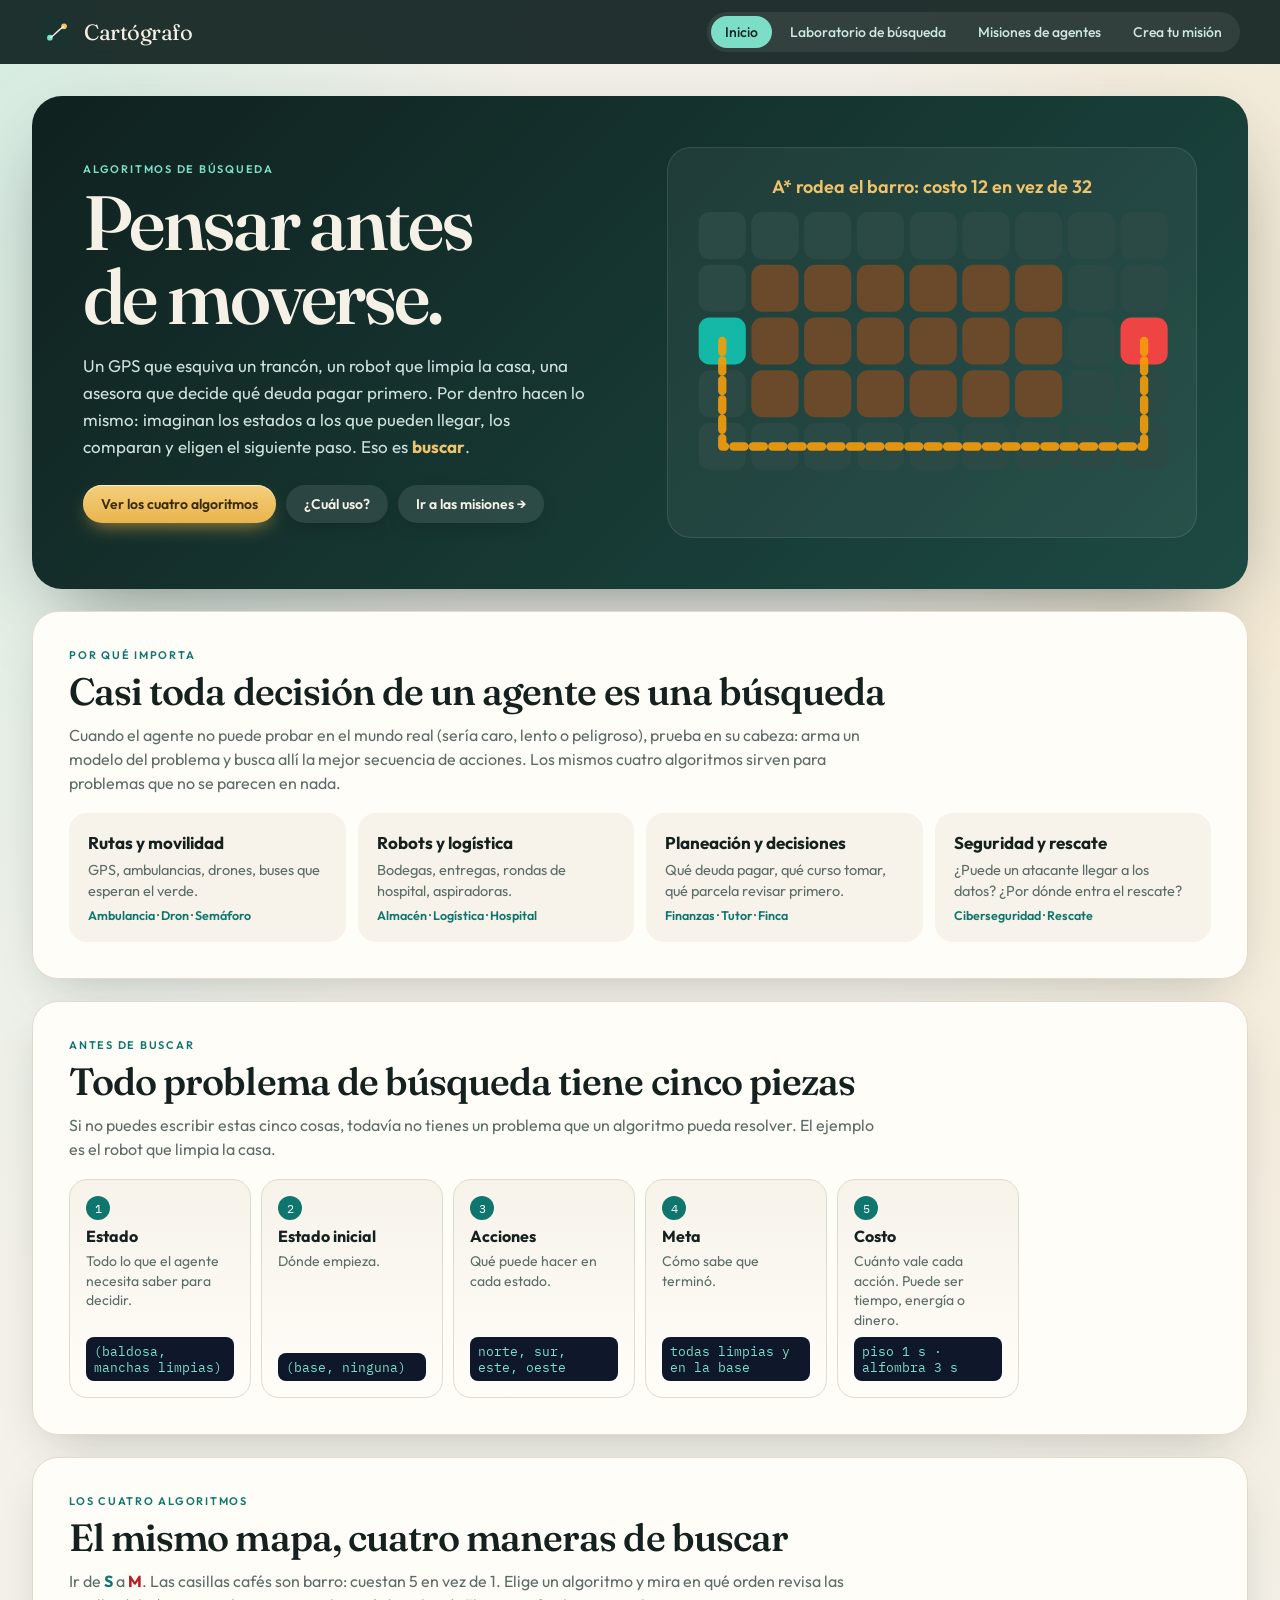
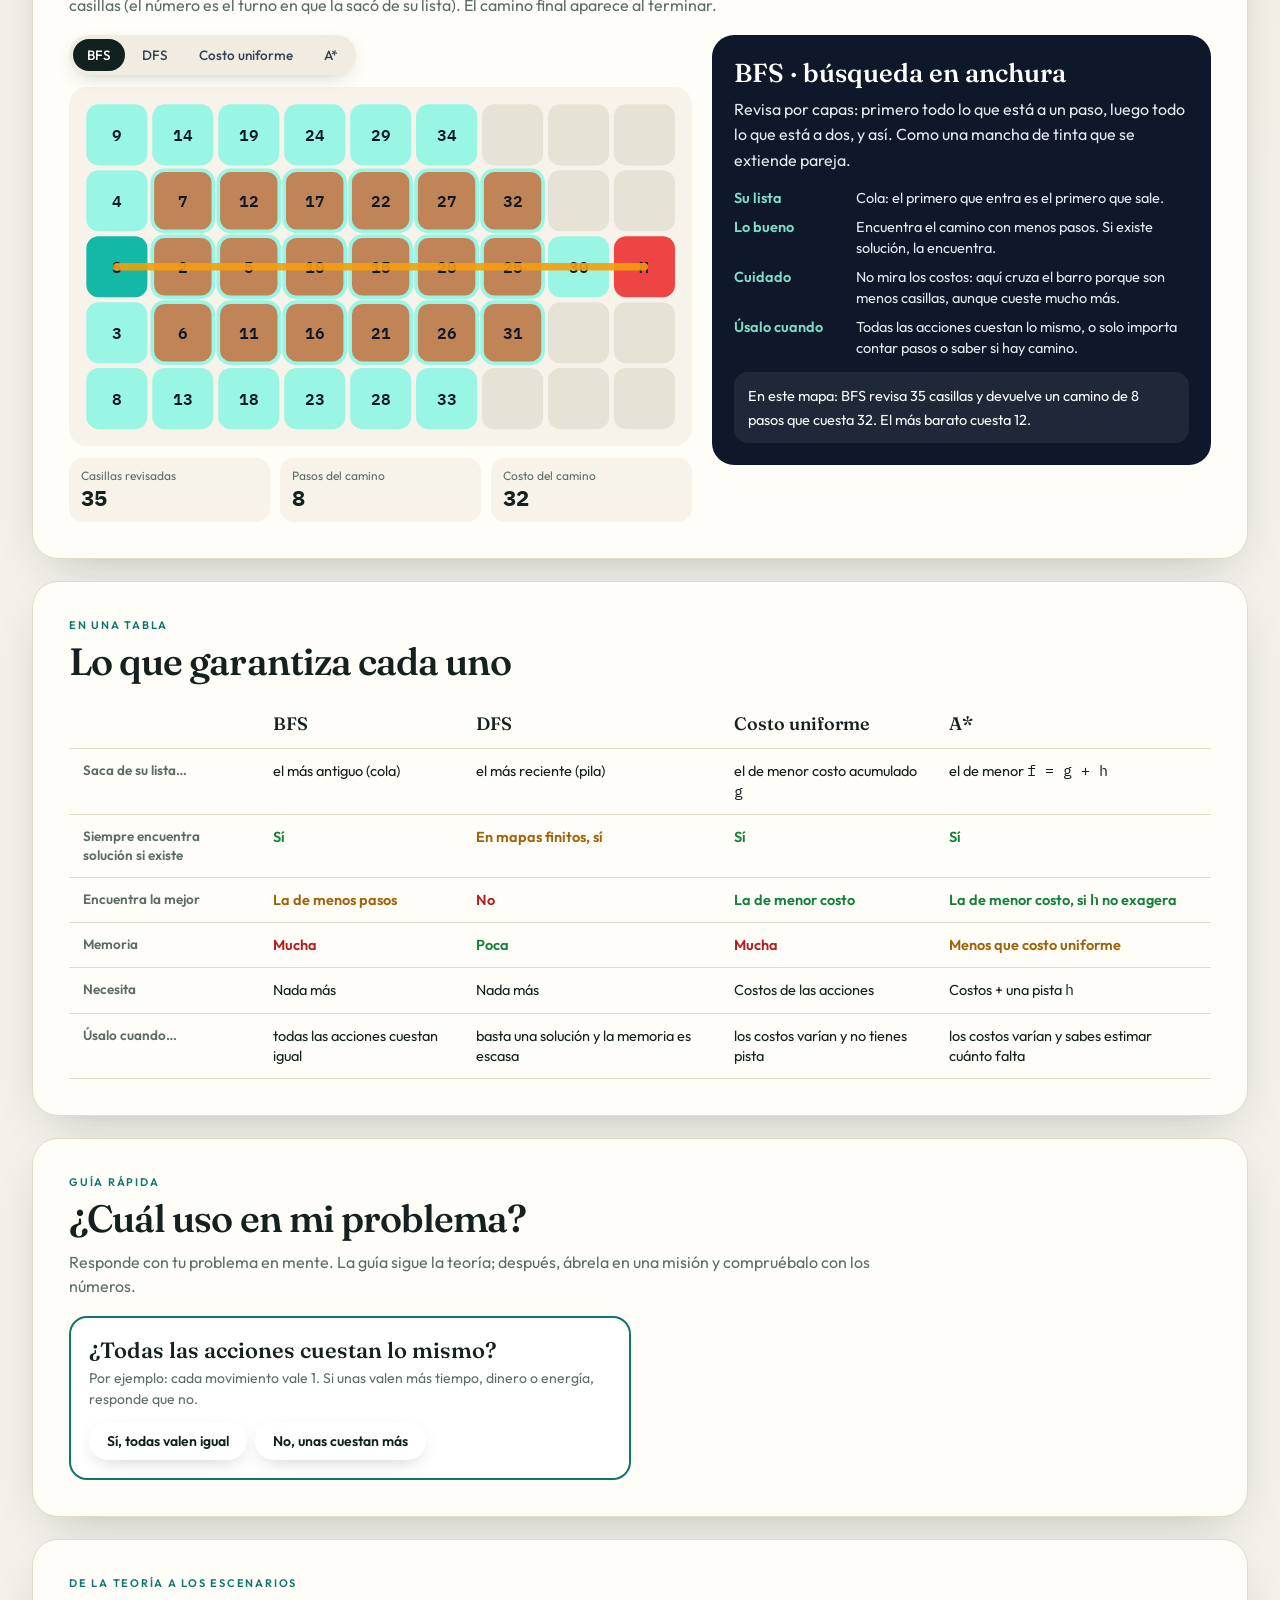
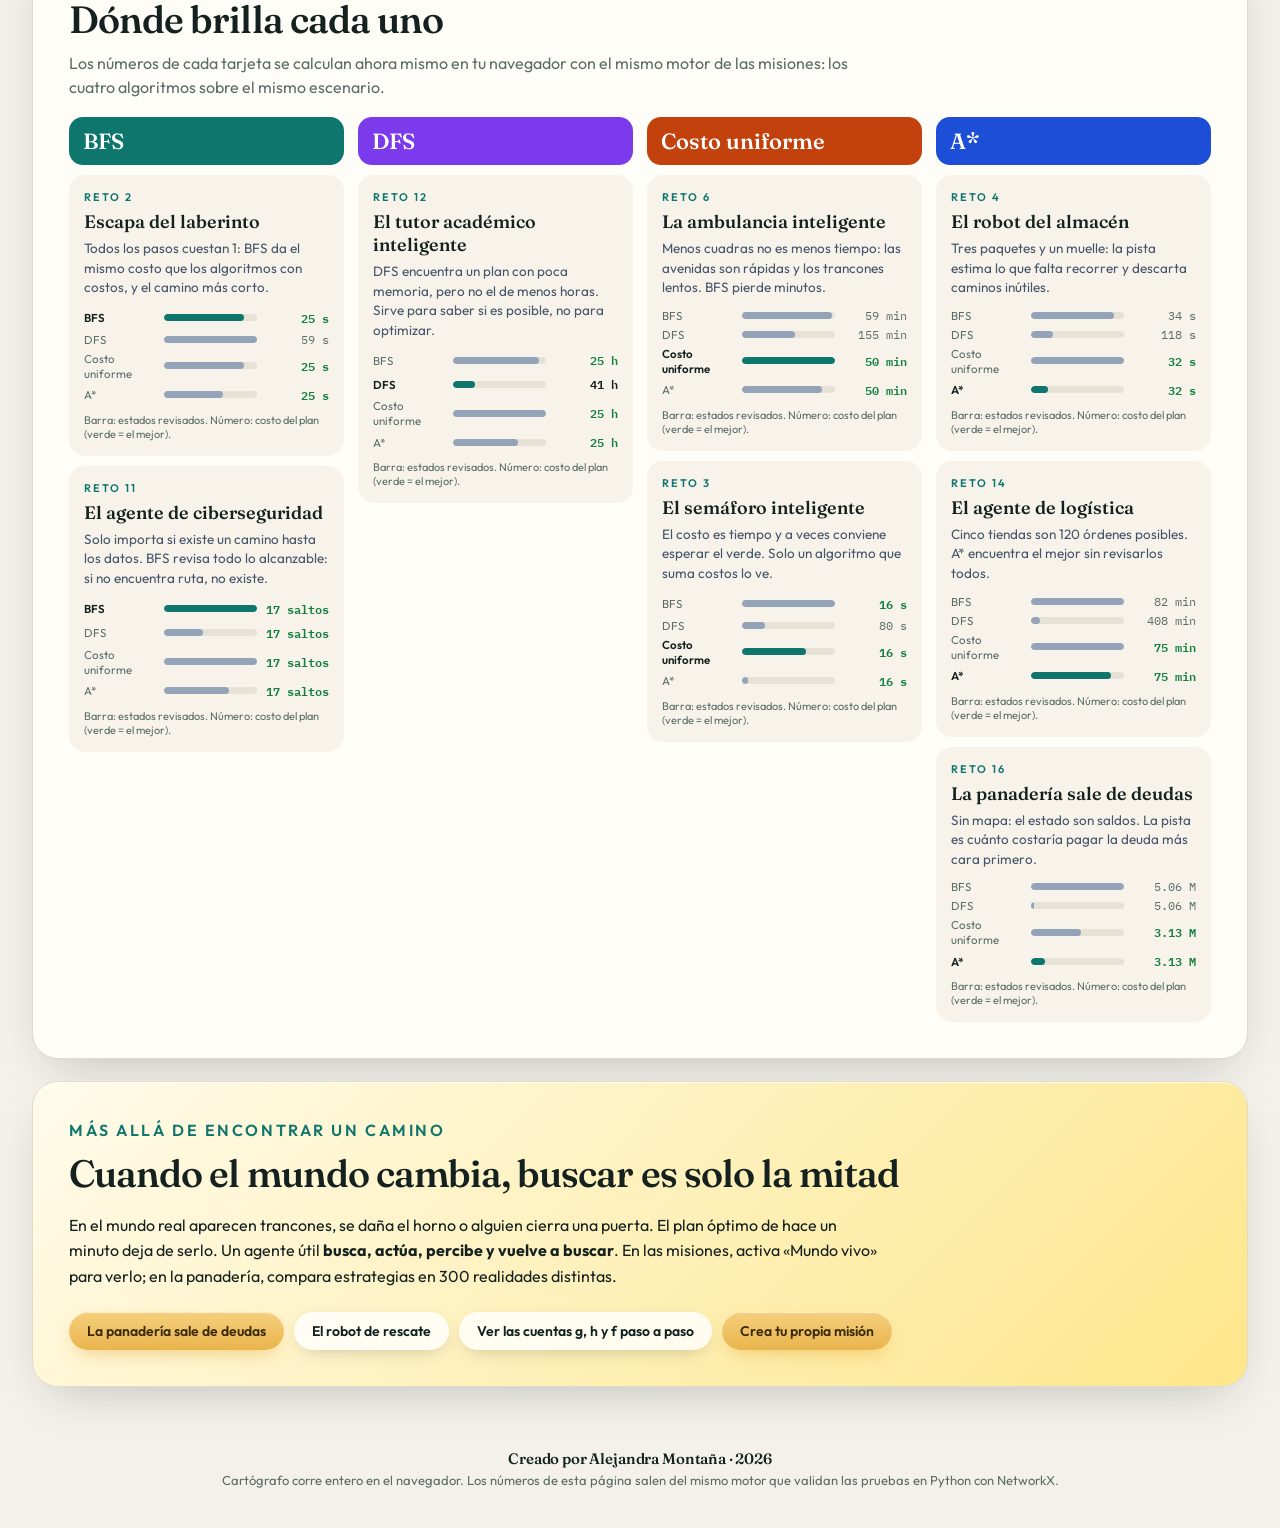
==== commit b50438b3: "Sitio publicado desde cartografo-core acatherinebusinessintelligence/cartografo-core@6d394910a5c363c" ====
--- a/index.html
+++ b/index.html
@@ -9,8 +9,8 @@
   <link rel="preconnect" href="https://fonts.googleapis.com">
   <link rel="preconnect" href="https://fonts.gstatic.com" crossorigin>
   <link href="https://fonts.googleapis.com/css2?family=Fraunces:opsz,wght@9..144,560;9..144,650&family=IBM+Plex+Mono:wght@500;600&family=Outfit:wght@400;500;600;700&display=swap" rel="stylesheet">
-  <link rel="stylesheet" href="simulador/misiones.css?v=33894c29">
-  <link rel="stylesheet" href="simulador/inicio.css?v=33894c29">
+  <link rel="stylesheet" href="simulador/misiones.css?v=6d394910">
+  <link rel="stylesheet" href="simulador/inicio.css?v=6d394910">
 </head>
 <body>
   <header class="top">
@@ -27,6 +27,7 @@
       <a href="index.html" class="activo" aria-current="page">Inicio</a>
       <a href="laboratorio.html">Laboratorio de búsqueda</a>
       <a href="misiones.html">Misiones de agentes</a>
+      <a href="taller.html">Crea tu misión</a>
     </nav>
   </header>
 
@@ -149,6 +150,7 @@
           <a class="b-pri" href="misiones.html#finanzas">La panadería sale de deudas</a>
           <a class="b-sec" href="misiones.html#rescate">El robot de rescate</a>
           <a class="b-sec" href="laboratorio.html">Ver las cuentas g, h y f paso a paso</a>
+          <a class="b-pri" href="taller.html">Crea tu propia misión</a>
         </div>
       </div>
     </section>
@@ -156,10 +158,10 @@
 
   <footer class="pie"><b class="credito">Creado por Alejandra Montaña · 2026</b><span>Cartógrafo corre entero en el navegador. Los números de esta página salen del mismo motor que validan las pruebas en Python con NetworkX.</span></footer>
 
-  <script src="simulador/azar.js?v=33894c29"></script>
-  <script src="simulador/nucleo.js?v=33894c29"></script>
-  <script src="simulador/finanzas.js?v=33894c29"></script>
-  <script src="escenarios/misiones.js?v=33894c29"></script>
-  <script src="simulador/inicio.js?v=33894c29"></script>
+  <script src="simulador/azar.js?v=6d394910"></script>
+  <script src="simulador/nucleo.js?v=6d394910"></script>
+  <script src="simulador/finanzas.js?v=6d394910"></script>
+  <script src="escenarios/misiones.js?v=6d394910"></script>
+  <script src="simulador/inicio.js?v=6d394910"></script>
 </body>
 </html>
--- a/simulador/misiones.css
+++ b/simulador/misiones.css
@@ -509,3 +509,9 @@
 
 /* créditos */
 .pie .credito, .footer .credito { display: block; font-family: var(--serif, Fraunces, Georgia, serif); font-weight: 560; font-size: 15px; color: #10211f; margin-bottom: 4px; letter-spacing: -.01em; }
+
+/* tarjeta para crear una misión */
+.m-card.crear { border: 2px dashed #94a3b8; background: rgba(255,255,255,.6); box-shadow: none; }
+.m-card.crear .m-vis { background: repeating-linear-gradient(135deg, #f1ece2, #f1ece2 10px, #f7f3eb 10px, #f7f3eb 20px); }
+.crear-mas { font-family: var(--serif); font-size: 72px; color: var(--teal); line-height: 1; }
+.m-card.crear:hover { border-color: var(--teal); }
